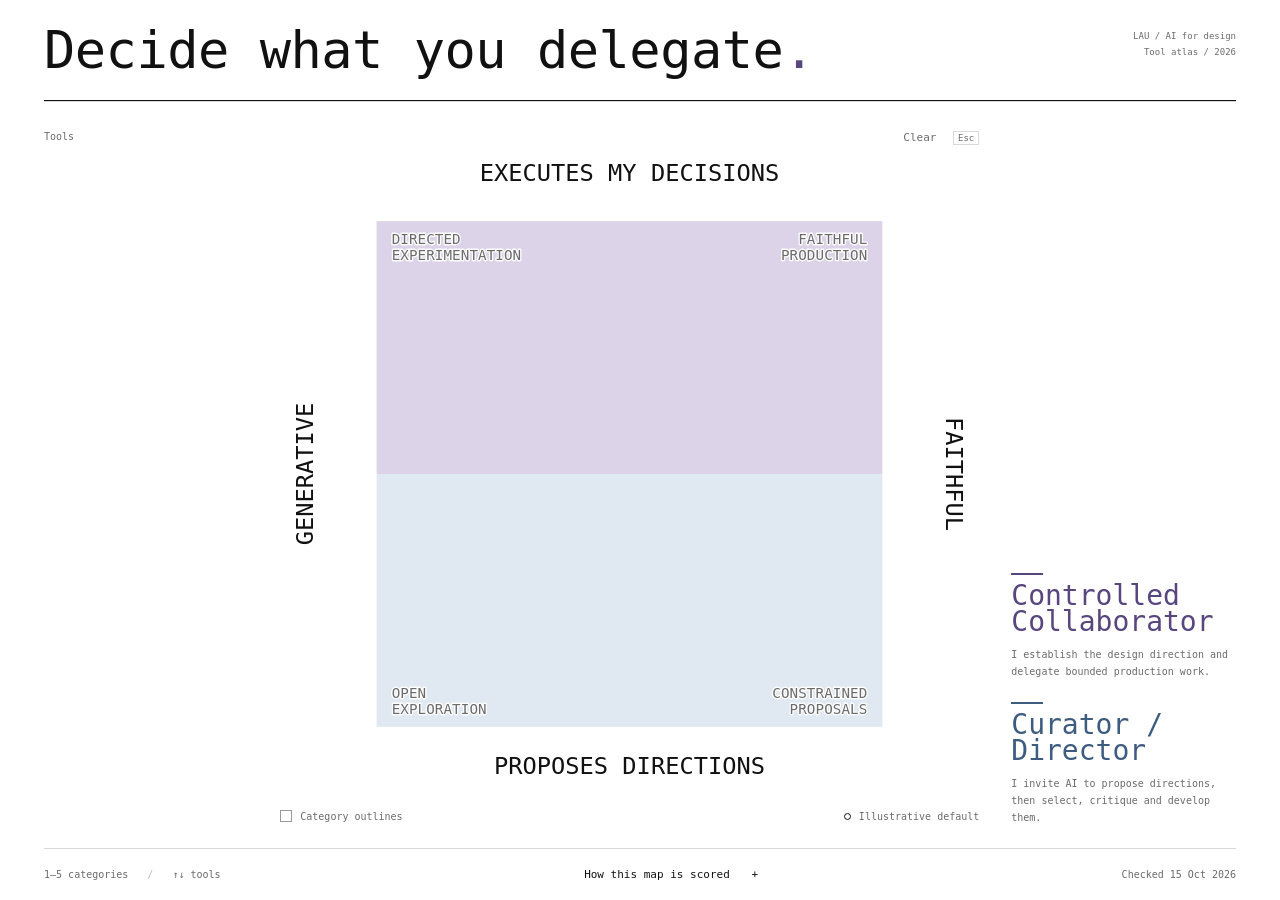
==== .taste-skill/before-src/index.html @ 0c2140d9 "Build delegation map atlas" ====
<!doctype html>
<html lang="en">
<head>
  <meta charset="utf-8">
  <meta name="viewport" content="width=device-width, initial-scale=1">
  <meta name="theme-color" content="#ffffff">
  <meta name="description" content="An experimental atlas of AI tools and the decisions you delegate.">
  <title>Decide what you delegate</title>
  <link rel="icon" href="data:,">
  <link rel="stylesheet" href="style.css">
  <script src="data.js" defer></script>
  <script src="geometry.js" defer></script>
  <script src="app.js" defer></script>
</head>
<body>
  <a class="skip-link" href="#tool-list">Skip to tools</a>
  <div class="atlas">
    <header class="masthead">
      <h1>Decide what <br>you delegate<span class="title-period">.</span></h1>
      <span class="edition">LAU / AI for design<br>Tool atlas / 2026</span>
    </header>
    <nav id="categories" class="categories" aria-label="Tool categories"></nav>
    <main class="workspace">
      <section class="tools-panel" aria-label="Choose tools">
        <div class="panel-caption"><span>Tools</span><span id="tool-count"></span></div>
        <div id="tool-list" class="tool-list" tabindex="-1"></div>
      </section>
      <section class="map-panel" aria-label="Delegation map">
        <div class="map-heading"><button id="clear" class="text-button" type="button">Clear <kbd>Esc</kbd></button></div>
        <div class="map-frame">
          <svg id="map" viewBox="0 0 880 820" role="img" aria-labelledby="map-title map-description">
            <title id="map-title">Decide what you delegate: a two-axis map</title>
            <desc id="map-description">Generative to faithful horizontally; proposes directions to executes my decisions vertically. Selected tool clouds show interpreted operating envelopes.</desc>
            <defs>
              <linearGradient id="agency-gradient" x1="0" y1="0" x2="0" y2="1">
                <stop offset="0%" stop-color="#dcd3e8"/><stop offset="50%" stop-color="#dcd3e8"/>
                <stop offset="50%" stop-color="#e0e9f2"/><stop offset="100%" stop-color="#e0e9f2"/>
              </linearGradient>
              <pattern id="dither-primary" width="48" height="42" patternUnits="userSpaceOnUse"><g class="dither-text"><text x="3" y="12">·</text><text x="24" y="12">+</text><text x="13" y="32">:</text><text x="37" y="33">·</text></g></pattern>
              <pattern id="dither-secondary" width="34" height="34" patternUnits="userSpaceOnUse"><path d="M 15 13 v 6 M 12 16 h 6" stroke="#111" stroke-width=".8" opacity=".4"/></pattern>
              <clipPath id="plot-clip"><rect x="120" y="90" width="640" height="640"/></clipPath>
            </defs>
            <rect x="120" y="90" width="640" height="640" fill="url(#agency-gradient)"/>
            <g id="grid" aria-hidden="true"></g>
            <g class="quadrants" aria-hidden="true">
              <text x="139" y="119">DIRECTED</text><text x="139" y="139">EXPERIMENTATION</text>
              <text x="741" y="119" text-anchor="end">FAITHFUL</text><text x="741" y="139" text-anchor="end">PRODUCTION</text>
              <text x="139" y="694">OPEN</text><text x="139" y="714">EXPLORATION</text>
              <text x="741" y="694" text-anchor="end">CONSTRAINED</text><text x="741" y="714" text-anchor="end">PROPOSALS</text>
            </g>
            <g id="outlines" clip-path="url(#plot-clip)" aria-hidden="true"></g>
            <g id="clouds" clip-path="url(#plot-clip)"></g>
            <g id="dots" clip-path="url(#plot-clip)" aria-hidden="true"></g>
            <g class="axis-titles" aria-hidden="true">
              <text x="440" y="39" text-anchor="middle">EXECUTES MY DECISIONS</text>
              <text x="440" y="789" text-anchor="middle">PROPOSES DIRECTIONS</text>
              <text x="39" y="410" text-anchor="middle" transform="rotate(-90 39 410)">GENERATIVE</text>
              <text x="841" y="410" text-anchor="middle" transform="rotate(90 841 410)">FAITHFUL</text>
            </g>
          </svg>
        </div>
        <div class="map-bottom"><label class="outline-toggle"><input id="show-outlines" type="checkbox"><span>Category outlines</span></label><span class="dot-key"><i></i> Illustrative default</span></div>
      </section>
      <aside class="reading-panel" aria-label="Read the map">
        <div id="readout" class="readout" aria-live="polite" aria-atomic="true"></div>
        <div class="working-modes">
          <section class="mode upper"><span class="mode-rule"></span><h2>Controlled<br>Collaborator</h2><p>I establish the design direction and delegate bounded production work.</p></section>
          <section class="mode lower"><span class="mode-rule"></span><h2>Curator /<br>Director</h2><p>I invite AI to propose directions, then select, critique and develop them.</p></section>
        </div>
      </aside>
    </main>
    <footer><span class="keyboard-hint"><kbd>1</kbd>–<kbd id="category-key-max">5</kbd> categories <span>/</span> <kbd>↑</kbd><kbd>↓</kbd> tools</span><button id="method-open" class="text-button" type="button">How this map is scored <span aria-hidden="true">+</span></button><span>Checked 15 Oct 2026</span></footer>
  </div>
  <dialog id="method-dialog" aria-labelledby="method-title">
    <div class="dialog-heading"><h2 id="method-title">Read the shape.</h2><button id="method-close" type="button" class="text-button" aria-label="Close scoring explanation">Close ×</button></div>
    <p>A cloud is an interpretation of where a tool can work. Its dot marks an illustrative default, not a measured average.</p>
    <dl><dt>Left ↔ right</dt><dd>New possibilities ↔ preservation of what you supply.</dd><dt>Bottom ↔ top</dt><dd>AI proposes a direction ↔ AI carries out your decision.</dd><dt>Eight directions</dt><dd>Scores from 0–4 describe reach. Diagonals describe capabilities used together. A tight corner means a trade-off.</dd></dl>
    <p>Profiles describe specific workflows, not every version or account. Bigger does not mean better.</p>
    <p class="method-note">An interpretive teaching map based on documented capabilities, not an accuracy benchmark. Checked October 15, 2026.</p>
    <a href="method.md" target="_blank" rel="noopener">Read the full method ↗</a>
  </dialog>
  <noscript>This map needs JavaScript enabled. Its source data is available in scores.json.</noscript>
</body>
</html>
---- .taste-skill/before-src/style.css ----
@font-face{font-family:VT323;src:url('fonts/VT323-Regular.ttf') format('truetype');font-display:swap}
@font-face{font-family:Plex;src:url('fonts/IBMPlexMono-Regular.ttf') format('truetype');font-weight:400;font-display:swap}
@font-face{font-family:Plex;src:url('fonts/IBMPlexMono-Bold.ttf') format('truetype');font-weight:700;font-display:swap}
:root{--ink:#111;--gray:#6b6b6b;--line:#d9d9d9;--purple:#58467e;--blue:#3e5c80;--green:#3b6447}
*{box-sizing:border-box}html{background:#fff;color:var(--ink);font-family:Plex,monospace;font-size:13px}body{margin:0}button,input,a{-webkit-tap-highlight-color:transparent}button,input{font:inherit}button{color:inherit;cursor:pointer}button{border:0;background:none}button:focus-visible,a:focus-visible,input:focus-visible,summary:focus-visible{outline:2px solid var(--purple);outline-offset:4px}button:hover{color:var(--purple)}a{color:inherit;text-underline-offset:4px}p{margin:0}h1,h2,h3{font-weight:400;margin:0}kbd{font:inherit;color:var(--gray)}[hidden]{display:none!important}.skip-link{position:absolute;top:-80px;left:24px;z-index:20;background:#fff;padding:12px}.skip-link:focus{top:8px}
.atlas{max-width:2100px;margin:auto;padding:30px 44px 0;min-height:100svh;display:flex;flex-direction:column}
.masthead{display:flex;align-items:center;gap:56px;padding-bottom:26px}.masthead h1{font:clamp(48px,4.4vw,84px)/.78 VT323,monospace;letter-spacing:-1px;flex:0 0 38%}.title-period{color:var(--purple)}.intro{font-size:14px;line-height:1.65}.intro p:first-child{margin-bottom:9px}.intro p+p{color:var(--gray);font-size:12px}.edition{margin-left:auto;align-self:flex-start;text-align:right;color:var(--gray);font-size:11px;line-height:1.8;padding-top:4px}
.categories{display:grid;grid-template-columns:1fr 1.25fr 1fr 1.4fr 1.1fr;border-top:1px solid var(--ink);border-bottom:1px solid var(--line)}.category{position:relative;display:flex;gap:14px;align-items:center;text-align:left;padding:18px 16px 18px 0;font-size:13px;line-height:1.45}.category:not(:first-child){padding-left:18px}.category-number{color:var(--gray);font-size:11px}.category[aria-selected=true]::after{content:'';position:absolute;height:3px;bottom:-1px;left:0;right:24px;background:var(--ink)}.category[aria-selected=true] .category-number{color:var(--green)}.category[aria-selected=true]{font-weight:700}
.workspace{display:grid;grid-template-columns:minmax(190px,1fr) minmax(0,3.5fr) minmax(210px,1.1fr);gap:24px;flex:1;min-height:0;padding-top:22px}.tools-panel{min-width:0;display:flex;flex-direction:column;padding-top:5px}.panel-caption{display:flex;justify-content:space-between;gap:8px;color:var(--gray);font-size:10px;line-height:1.6;padding-bottom:20px;min-height:35px}.tool-list{display:flex;flex-direction:column;gap:2px;max-height:calc(100svh - 345px);overflow:auto;scrollbar-width:thin;padding:4px 8px 4px 4px;margin-left:-4px}.tool{width:100%;display:flex;align-items:center;gap:12px;text-align:left;min-height:43px;padding:9px 9px;position:relative;line-height:1.4;font-size:13px}.tool img{width:22px;height:22px;object-fit:contain;filter:grayscale(1);mix-blend-mode:multiply;flex-shrink:0}.tool .logo-spacer{width:22px;flex-shrink:0}.tool-name{flex:1;min-width:0}.tool small{display:block;font-size:9px;color:var(--gray);margin-top:2px}.tool[aria-pressed=true]{background:#f1f1f1}.tool[aria-pressed=true]::before{content:'';position:absolute;left:0;top:7px;bottom:7px;border-left:2px solid var(--ink)}.tool.secondary::before{border-left-style:dashed}.selection-mark{width:14px;text-align:center;font-size:11px}.tool:not([aria-pressed=true]) .selection-mark{opacity:0}.tool:hover:not([aria-pressed=true]){background:#f7f7f7}.selection-hint{font-size:10px;line-height:1.7;color:var(--gray);padding:16px 8px 8px;max-width:240px}
.map-panel{min-width:0;display:flex;flex-direction:column;justify-content:space-between}.map-heading{display:flex;align-items:center;justify-content:flex-end;color:var(--gray);font-size:10px;padding:0 8px;min-height:26px}.text-button{padding:4px 0;font-size:11px;text-align:left}.text-button kbd{margin-left:10px;font-size:9px;border:1px solid var(--line);padding:1px 4px}.map-frame{position:relative;display:flex;align-items:center;justify-content:center;flex:1;min-height:0}.map-frame svg{display:block;width:100%;max-height:calc(100svh - 290px);overflow:visible;aspect-ratio:880/820}.quadrants{font-family:Plex,monospace;font-size:14px;fill:#6b6b6b;letter-spacing:.1px}.axis-titles{font-family:VT323,monospace;font-size:30px;fill:var(--ink)}.grid-line{stroke:var(--line);stroke-width:.7;stroke-dasharray:1 7}.grid-border{stroke:#b8b8b8;stroke-width:.8;fill:none}.axis-line{stroke:#8a8a8a;stroke-width:1}.tick{stroke:#898989;stroke-width:1}.coordinate{font:12px Plex,monospace;fill:var(--gray)}.dither-text{font:15px Plex,monospace;fill:#111;opacity:.55}.cloud-base{fill:#111;fill-opacity:.018;stroke:none}.cloud-outline{fill:none;stroke:#111;stroke-width:1.7;stroke-linejoin:round;stroke-linecap:round;vector-effect:non-scaling-stroke}.cloud-outline.secondary{stroke-dasharray:5 5;stroke-width:1.3}.faint-outline{fill:none;stroke:#111;stroke-opacity:.12;stroke-width:1;vector-effect:non-scaling-stroke}.cloud-dot{stroke:#111;stroke-width:1.3;fill:white}.cloud-dot.secondary{fill:#111;stroke:white}.empty-map{position:absolute;inset:38% 20% auto;text-align:center;pointer-events:none;background:rgba(255,255,255,.88);padding:24px 8px}.empty-map span{font:38px VT323,monospace}.empty-map p{font-size:11px;color:var(--gray);margin-top:9px}.map-bottom{display:flex;justify-content:space-between;align-items:center;gap:16px;padding:4px 8px 14px;font-size:10px;color:var(--gray)}.outline-toggle{display:flex;gap:8px;align-items:center;cursor:pointer;min-height:28px}.outline-toggle input{appearance:none;width:12px;height:12px;border:1px solid #999;margin:0;border-radius:0;display:grid;place-content:center;cursor:pointer}.outline-toggle input:checked::before{content:'+';font-size:14px;color:var(--ink);line-height:1}.dot-key{display:flex;gap:8px;align-items:center}.dot-key i{display:block;width:7px;height:7px;border:1px solid var(--ink);border-radius:50%}
.reading-panel{min-width:0;display:flex;flex-direction:column;gap:28px;padding:6px 0 18px}.readout{max-height:calc(100svh - 440px);min-height:138px;overflow:auto;scrollbar-width:thin;padding-right:5px}.profile+.profile{margin-top:22px;padding-top:18px;border-top:1px solid var(--line)}.profile-header{display:flex;gap:10px;align-items:flex-start}.profile-header h2{font:34px/.95 VT323,monospace;flex:1;overflow-wrap:anywhere}.profile-header .remove{font:18px Plex,monospace;line-height:1;padding:2px 0 2px 8px;color:var(--gray)}.profile-line{width:24px;border-top:2px solid #111;display:block;margin:0 0 12px}.profile-line.secondary{border-top-style:dashed}.profile-summary{font-size:11px;line-height:1.7;margin-top:12px}.profile-status{font-size:10px;color:#b42318;display:block;margin:10px 0}.profile details{font-size:10px;line-height:1.7;margin-top:12px}.profile summary{cursor:pointer;color:var(--gray);padding:4px 0;list-style:none}.profile summary::after{content:' +';float:right}.profile details[open] summary::after{content:' −'}.score-grid{display:grid;grid-template-columns:repeat(4,1fr);gap:10px 5px;margin:14px 0}.score{border-top:1px solid var(--line);padding-top:4px}.score b{display:block;font-size:13px;font-weight:400}.score span{font-size:9px;color:var(--gray)}.detail-label{color:var(--gray);margin-top:12px}.profile ul{padding-left:15px;margin:10px 0}.profile li{margin-bottom:7px}.profile a{overflow-wrap:anywhere}.profile .confidence{display:block;color:var(--gray);margin-top:8px}.readout-empty h2{font:34px VT323,monospace}.readout-empty p{font-size:11px;color:var(--gray);line-height:1.8;margin-top:12px}.working-modes{display:flex;flex-direction:column;gap:22px;margin-top:auto}.mode-rule{display:block;width:32px;border-top:2px solid currentColor;margin-bottom:8px}.mode h2{font:28px/.95 VT323,monospace;margin-bottom:10px}.mode p{font-size:10px;line-height:1.7;max-width:235px;color:var(--gray)}.upper{color:var(--purple)}.lower{color:var(--blue)}
footer{display:flex;justify-content:space-between;gap:18px;align-items:center;border-top:1px solid var(--line);font-size:10px;color:var(--gray);min-height:52px;margin-top:4px}footer .keyboard-hint span{margin:0 13px;color:#bbb}footer button{color:var(--ink)}footer button span{margin-left:15px}dialog{max-width:570px;width:calc(100% - 32px);border:1px solid var(--ink);padding:30px;background:white;color:var(--ink);max-height:85svh;overflow:auto}dialog::backdrop{background:rgba(255,255,255,.76);backdrop-filter:blur(3px)}.dialog-heading{display:flex;justify-content:space-between;align-items:flex-start;gap:15px;margin-bottom:25px}.dialog-heading h2{font:48px/.9 VT323,monospace}dialog p,dialog dl{font-size:12px;line-height:1.8;margin:18px 0}dialog dt{margin-top:16px}dialog dd{color:var(--gray);margin:4px 0 0}dialog .method-note{border-top:1px solid var(--line);padding-top:16px;font-size:11px;color:var(--gray)}dialog a{font-size:11px}
@media(min-width:1700px){html{font-size:15px}.atlas{padding:40px 64px 0}.masthead{padding-bottom:34px}.category{font-size:15px;padding-top:23px;padding-bottom:23px}.workspace{gap:34px;padding-top:28px;grid-template-columns:minmax(235px,1fr) minmax(0,3.4fr) minmax(250px,1.1fr)}.tool{font-size:15px;min-height:49px}.tool img{width:26px;height:26px}.panel-caption,.map-heading,.selection-hint,.map-bottom{font-size:12px}.profile-header h2{font-size:42px}.profile-summary{font-size:13px}.mode h2{font-size:34px}.mode p{font-size:12px;max-width:280px}.working-modes{gap:32px}.map-frame svg{max-height:calc(100svh - 340px)}.readout{min-height:200px;max-height:calc(100svh - 530px)}.tool-list{max-height:calc(100svh - 395px)}footer{min-height:62px;font-size:11px}.text-button{font-size:12px}}
@media(max-width:1150px){.atlas{padding:24px 26px 0}.masthead{gap:26px}.masthead h1{flex-basis:40%}.edition{display:none}.workspace{grid-template-columns:180px minmax(0,1fr) 185px;gap:12px}.category{font-size:11px;gap:8px}.category:not(:first-child){padding-left:10px}.tool{font-size:11px;gap:8px;padding-left:6px}.profile-header h2{font-size:29px}.mode h2{font-size:25px}.mode p{font-size:9px}.panel-caption{font-size:9px}.intro{font-size:12px}}
@media(max-width:850px){.atlas{padding:22px 22px 0}.masthead{gap:22px}.masthead h1{font-size:60px;flex-basis:55%}.intro{font-size:11px}.intro p+p{font-size:10px}.category{padding:14px 8px 14px 0}.workspace{grid-template-columns:170px minmax(0,1fr);gap:18px}.reading-panel{grid-column:1/-1;display:grid;grid-template-columns:1fr 1fr;gap:24px;border-top:1px solid var(--line);padding-top:22px}.readout{max-height:none;overflow:visible;min-height:0}.working-modes{margin-top:0;display:grid;grid-template-columns:1fr 1fr;gap:18px}.map-frame svg{max-height:none}.tool-list{max-height:490px}.keyboard-hint{display:none}.mode p{font-size:10px}}
@media(max-width:540px){.atlas{padding:22px 18px 0}.masthead{display:block;padding-bottom:24px}.masthead h1{font-size:64px;line-height:.8;letter-spacing:-.5px}.intro{margin-top:19px;font-size:11px}.intro p:first-child{margin-bottom:5px}.intro p+p br{display:none}.intro p+p{font-size:10px;line-height:1.6}.categories{grid-template-columns:1fr 1fr;border-bottom:0}.category{font-size:10px;min-height:57px;border-bottom:1px solid var(--line);padding:10px 9px 10px 0;gap:9px}.category:not(:first-child){padding-left:0}.category:nth-child(even){padding-left:12px}.category[aria-selected=true]::after{right:12px;height:2px}.category-number{font-size:10px}.workspace{display:flex;flex-direction:column;padding-top:16px;gap:14px}.tools-panel{padding:0}.panel-caption{font-size:9px;min-height:0;padding-bottom:8px}.tool-list{display:grid;grid-template-columns:repeat(2,minmax(0,1fr));gap:2px;max-height:144px;margin:0;padding:4px 3px 4px 0}.tool{font-size:11px;min-height:42px;padding:7px 8px;gap:8px}.tool img{width:18px;height:18px}.tool .logo-spacer{width:18px}.tool small{font-size:8px}.selection-mark{width:10px;font-size:9px}.selection-hint{font-size:9px;padding:8px 0 0;max-width:none}.map-heading{font-size:8px;padding:0;min-height:26px}.text-button{font-size:10px}.map-frame{margin:0 -15px}.map-frame svg{width:100%;height:auto;max-height:none}.axis-titles{font-size:33px}.quadrants{font-size:17px}.coordinate{font-size:16px}.map-bottom{padding:0;font-size:9px;gap:10px}.outline-toggle{gap:6px}.dot-key{gap:5px}.reading-panel{display:block;border-top:1px solid var(--line);padding:20px 0 10px}.readout{padding:0;display:grid;grid-template-columns:1fr;gap:18px}.profile+.profile{margin:0;padding-top:18px}.profile-header h2{font-size:36px;overflow-wrap:normal}.profile-summary{font-size:11px;max-width:62ch}.profile-line{margin-bottom:8px}.profile details{font-size:11px}.working-modes{display:grid;grid-template-columns:1fr 1fr;gap:22px;border-top:1px solid var(--line);margin-top:24px;padding-top:20px}.mode h2{font-size:27px}.mode p{font-size:9px;line-height:1.8}.mode-rule{width:24px}.empty-map{padding:15px 4px}.empty-map span{font-size:27px}.empty-map p{font-size:9px}footer{min-height:58px;font-size:8px;gap:10px}footer .text-button{font-size:9px}footer button span{margin-left:6px}dialog{padding:24px}.dialog-heading h2{font-size:40px}}
@media(prefers-reduced-motion:reduce){*,*::before,*::after{animation-duration:.01ms!important;transition-duration:.01ms!important;scroll-behavior:auto!important}}
/* Keep the working canvas in one desktop viewport; mobile stacks naturally. */
@media(min-width:851px){
  .atlas{height:100svh;min-height:650px}
  .masthead,.categories,footer{flex-shrink:0}
  .workspace{overflow:hidden}
  .tools-panel,.map-panel,.reading-panel{min-height:0}
  .tool-list{flex:1;max-height:none}
  .map-frame{flex:1 1 0}
  .map-frame svg{position:absolute;inset:0;width:100%;height:100%;max-height:none}
  .readout{flex:1;min-height:100px;max-height:none}
  .working-modes{flex-shrink:0}
}
.quadrants{font-size:18px}
@media(max-width:540px){.quadrants{font-size:20px}}
@media(min-width:1151px) and (max-width:1699px){
  .atlas{padding-top:24px}
  .masthead{gap:30px;padding-bottom:24px}
  .masthead h1{font-size:52px;line-height:1;flex-basis:50%;white-space:nowrap;letter-spacing:-.5px}
  .masthead h1 br{display:none}
  .intro{font-size:12px}
  .intro p:first-child{margin-bottom:5px}
  .intro p+p{font-size:10px}
  .edition{font-size:9px}
}
@media(min-width:1700px){
  .atlas{padding-top:30px}
  .masthead{gap:36px;padding-bottom:24px}
  .masthead h1{font-size:76px;line-height:1;flex-basis:58%;white-space:nowrap}
  .masthead h1 br{display:none}
}
@media(min-width:851px){
  .comparing .profile-header h2{font-size:28px}
  .comparing .profile-summary{font-size:10px;line-height:1.6;display:-webkit-box;-webkit-line-clamp:2;-webkit-box-orient:vertical;overflow:hidden;margin-top:8px}
  .comparing .profile-line{margin-bottom:8px}
  .comparing .profile+.profile{margin-top:14px;padding-top:14px}
  .comparing .profile details{margin-top:6px}
}
@media(min-width:1700px){.comparing .profile-header h2{font-size:38px}.comparing .profile-summary{font-size:12px;-webkit-line-clamp:3}}
.quadrants text{paint-order:stroke;stroke:rgba(255,255,255,.95);stroke-width:3.5px;stroke-linejoin:round}
@media(max-width:850px){.atlas{min-height:0}}

@media(min-width:1700px){.tool-list[aria-labelledby="category-platforms"] .tool{min-height:44px;padding-top:7px;padding-bottom:7px}}
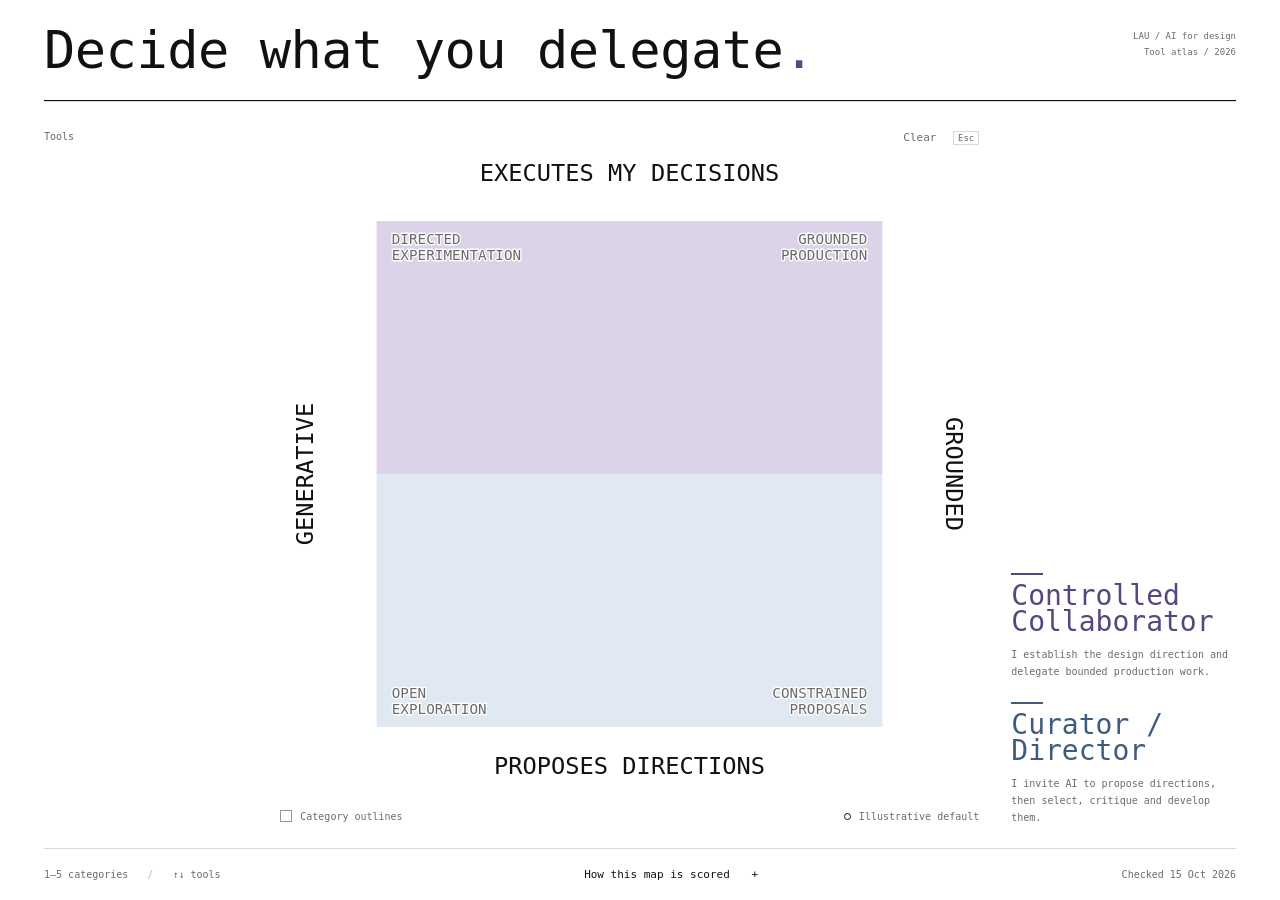
==== commit 08a263bf: "Rename faithful map terminology to grounded" ====
--- a/.taste-skill/before-src/index.html
+++ b/.taste-skill/before-src/index.html
@@ -30,7 +30,7 @@
         <div class="map-frame">
           <svg id="map" viewBox="0 0 880 820" role="img" aria-labelledby="map-title map-description">
             <title id="map-title">Decide what you delegate: a two-axis map</title>
-            <desc id="map-description">Generative to faithful horizontally; proposes directions to executes my decisions vertically. Selected tool clouds show interpreted operating envelopes.</desc>
+            <desc id="map-description">Generative to grounded horizontally; proposes directions to executes my decisions vertically. Selected tool clouds show interpreted operating envelopes.</desc>
             <defs>
               <linearGradient id="agency-gradient" x1="0" y1="0" x2="0" y2="1">
                 <stop offset="0%" stop-color="#dcd3e8"/><stop offset="50%" stop-color="#dcd3e8"/>
@@ -44,7 +44,7 @@
             <g id="grid" aria-hidden="true"></g>
             <g class="quadrants" aria-hidden="true">
               <text x="139" y="119">DIRECTED</text><text x="139" y="139">EXPERIMENTATION</text>
-              <text x="741" y="119" text-anchor="end">FAITHFUL</text><text x="741" y="139" text-anchor="end">PRODUCTION</text>
+              <text x="741" y="119" text-anchor="end">GROUNDED</text><text x="741" y="139" text-anchor="end">PRODUCTION</text>
               <text x="139" y="694">OPEN</text><text x="139" y="714">EXPLORATION</text>
               <text x="741" y="694" text-anchor="end">CONSTRAINED</text><text x="741" y="714" text-anchor="end">PROPOSALS</text>
             </g>
@@ -55,7 +55,7 @@
               <text x="440" y="39" text-anchor="middle">EXECUTES MY DECISIONS</text>
               <text x="440" y="789" text-anchor="middle">PROPOSES DIRECTIONS</text>
               <text x="39" y="410" text-anchor="middle" transform="rotate(-90 39 410)">GENERATIVE</text>
-              <text x="841" y="410" text-anchor="middle" transform="rotate(90 841 410)">FAITHFUL</text>
+              <text x="841" y="410" text-anchor="middle" transform="rotate(90 841 410)">GROUNDED</text>
             </g>
           </svg>
         </div>
